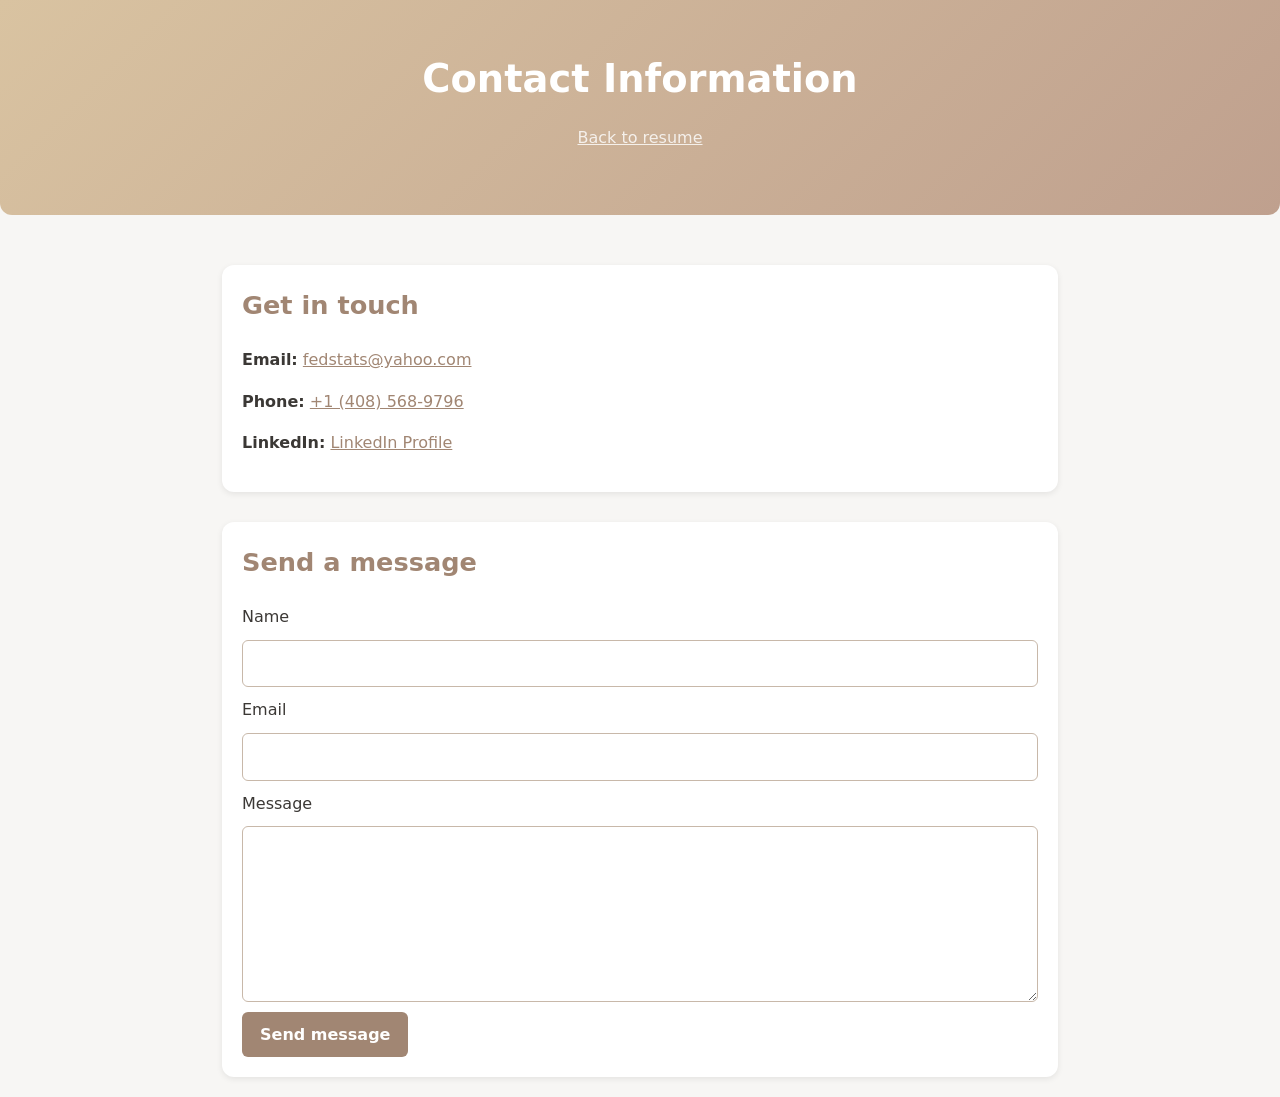
==== contact.html @ 6ff0c5d7 "addendum to maxxpotential task" ====
<!DOCTYPE html>
<html lang="en">
<head>
    <meta charset="UTF-8">
    <meta name="viewport" content="width=device-width, initial-scale=1.0">
    <title>Contact Information | Ronel Rustia</title>
    <link rel="stylesheet" href="styles.css">
</head>

<body>
    <div class="header">
        <h1>Contact Information</h1>
        <p><a href="index.html">Back to resume</a></p>
    </div>

    <main class="container">
        <section class="section">
            <h2>Get in touch</h2>
            <p><strong>Email:</strong> <a href="mailto:fedstats@yahoo.com">fedstats@yahoo.com</a></p>
            <p><strong>Phone:</strong> <a href="tel:+14085689796">+1 (408) 568‑9796</a></p>
            <p><strong>LinkedIn:</strong> <a href="https://www.linkedin.com/in/ronel-rustia-7b9348255/" target="_blank" rel="noopener noreferrer">LinkedIn Profile</a></p>
        </section>

        <section class="section">
            <h2>Send a message</h2>
            <p id="form-status" role="status" aria-live="polite" hidden>Your message has been sent. Thank you for reaching out.</p>
            <form name="contact" method="POST" action="/contact.html?success=true" data-netlify="true" netlify-honeypot="bot-field" class="contact-form">
                <input type="hidden" name="form-name" value="contact">
                <p hidden>
                    <label>Leave this field empty: <input name="bot-field"></label>
                </p>
                <label for="name">Name</label>
                <input id="name" name="name" type="text" autocomplete="name" required>

                <label for="email">Email</label>
                <input id="email" name="email" type="email" autocomplete="email" required>

                <label for="message">Message</label>
                <textarea id="message" name="message" rows="6" required></textarea>

                <button type="submit">Send message</button>
            </form>
        </section>
    </main>

    <script>
        if (new URLSearchParams(window.location.search).get("success") === "true") {
            document.getElementById("form-status").hidden = false;
        }
    </script>
</body>
</html>
---- styles.css ----
/* ==========================================================
    GLOBAL THEME VARIABLES
   ---------------------------------------------------------- */
:root {
    /* Base colours – all are warm, muted tones */
    --bg          : #f7f6f4;      /* light parchment‑white */
    --text        : #3b3835;      /* dark charcoal for legibility */
    --accent      : #a18673;      /* soft brown (header & section titles) */
    --accent-light: #c8b8a9;      /* lighter brown for links */
    --card        : #ffffff;      /* pure white cards for contrast */
    --radius      : 12px;
    --max-width   : 900px;

    /* Optional subtle gradient background (uncomment to use) */
    /*--bg-gradient: linear-gradient(135deg, #f7f6f4 0%, #e9e5d8 100%);*/
}

/* ==========================================================
   BASIC RESET & BODY
   ---------------------------------------------------------- */
*,
*::before,
*::after {
    box-sizing: border-box;
}

body {
    margin: 0;
    padding: 0;
    font-family: system-ui, sans-serif;
    background: var(--bg);            /* or use var(--bg-gradient) */
    color: var(--text);
    line-height: 1.6;
    overflow-wrap: break-word;
}

/* ==========================================================
   CONTAINER
   ---------------------------------------------------------- */
.container {
    width: 100%;
    max-width: var(--max-width);
    margin: 0 auto;
    padding: 20px clamp(16px, 4vw, 32px);
}

/* ==========================================================
   HEADER – soft‑brown background, rounded corners
   ---------------------------------------------------------- */
.header {
    text-align: center;
    padding: clamp(28px, 6vw, 48px) 20px;
    /* subtle gradient for a touch of depth */
    background: linear-gradient(135deg, #d9c3a1, #bfa08e);
    color: white;
    border-radius: 0 0 var(--radius) var(--radius);
}

.header h1 {
    margin: 0;
    font-size: clamp(1.9rem, 5vw, 2.4rem);
    font-weight: 700;
}

.header p,
.header a {
    opacity: 0.9; /* slightly lighter text */
}

.header a {
    color: #fff;
    text-decoration: underline;
}

/* ==========================================================
   SECTION BLOCKS – soft white cards with subtle shadow
   ---------------------------------------------------------- */
.section {
    min-width: 0;
    background: var(--card);
    padding: 20px;
    margin-top: clamp(18px, 4vw, 30px);
    border-radius: var(--radius);
    box-shadow: 0 2px 6px rgba(0,0,0,0.08); /* light drop‑shadow */
}

.section h2 {
    margin-top: 0;
    color: var(--accent);          /* soft brown titles */
    font-size: 1.6rem;
}

a {
    color: var(--accent);
}

.contact-link {
    margin: 24px 0;
    text-align: center;
}

.contact-form {
    display: grid;
    gap: 10px;
}

.contact-form input,
.contact-form textarea {
    width: 100%;
    padding: 10px 12px;
    border: 1px solid var(--accent-light);
    border-radius: 6px;
    color: var(--text);
    font: inherit;
}

.contact-form textarea {
    resize: vertical;
}

.contact-form button {
    justify-self: start;
    padding: 10px 18px;
    border: 0;
    border-radius: 6px;
    background: var(--accent);
    color: white;
    cursor: pointer;
    font: inherit;
    font-weight: 600;
}

.contact-form button:hover {
    background: #806654;
}

/* ==========================================================
   LISTS
   ---------------------------------------------------------- */
ul, ol { padding-left: 20px; }

/* ==========================================================
   PROJECT GRID & CARD STYLES
   ---------------------------------------------------------- */
#projects {
    display: grid;
    grid-template-columns: repeat(auto-fit, minmax(min(100%, 260px), 1fr));
    gap: 20px;
    margin-top: 20px;
}

.project-card {
    min-width: 0;
    background: var(--card);
    padding: 16px;
    border-radius: var(--radius);
    box-shadow: 0 2px 6px rgba(0,0,0,0.08);
    transition: transform 0.15s ease, box-shadow 0.15s ease;
}

.project-card:hover {
    transform: translateY(-4px);
    /* gentle lift‑shadow on hover */
    box-shadow: 0 4px 12px rgba(0,0,0,0.10);
}

.project-card h3 {
    margin-top: 0;
    color: var(--accent);          /* same soft brown as section titles */
}

.project-card a {
    color: var(--accent-light);     /* lighter brown for links */
    font-weight: bold;
    overflow-wrap: anywhere;
}

/* ==========================================================
   MOBILE ADJUSTMENTS
   ---------------------------------------------------------- */
@media (max-width: 600px) {
    .header {
        padding-right: 16px;
        padding-left: 16px;
    }

    .container {
        padding: 4px 14px 20px;
    }

    .section {
        padding: 16px;
    }

    .section h2 {
        font-size: 1.35rem;
    }

    #projects {
        gap: 14px;
        margin-top: 16px;
    }

    .project-card:hover {
        transform: none;
    }
}

@media (prefers-reduced-motion: reduce) {
    .project-card {
        transition: none;
    }
}
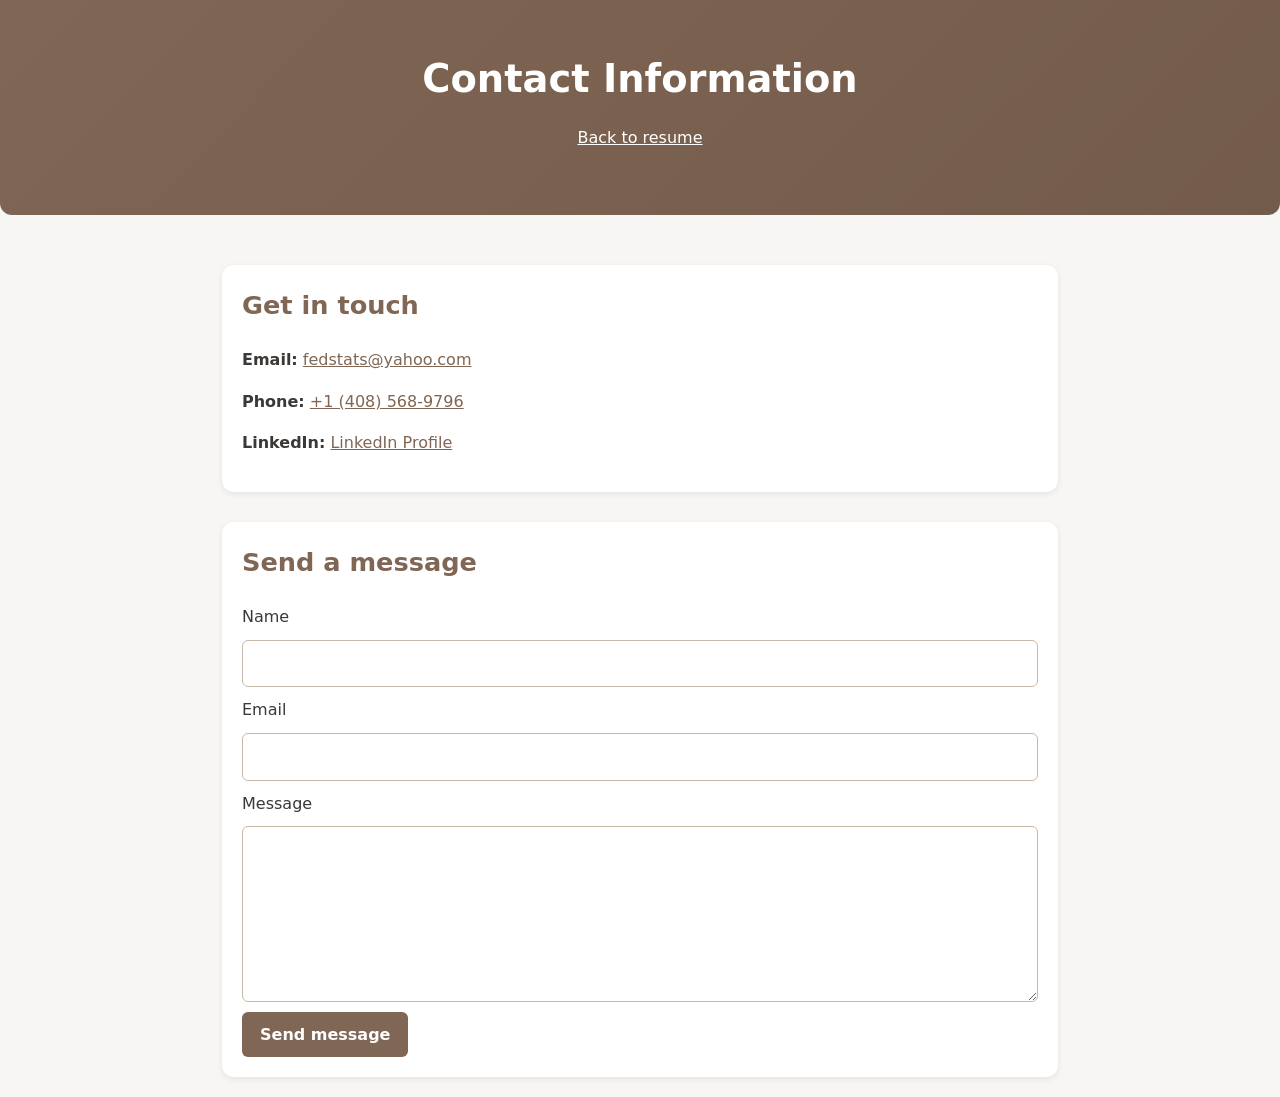
==== commit 88b31107: "added accessability, metadata seo" ====
--- a/contact.html
+++ b/contact.html
@@ -4,16 +4,21 @@
     <meta charset="UTF-8">
     <meta name="viewport" content="width=device-width, initial-scale=1.0">
     <title>Contact Information | Ronel Rustia</title>
+    <meta name="description" content="Contact Ronel Rustia by email, phone, LinkedIn, or send a message using the contact form.">
+    <meta property="og:type" content="website">
+    <meta property="og:title" content="Contact Information | Ronel Rustia">
+    <meta property="og:description" content="Get in touch with Ronel Rustia by email, phone, LinkedIn, or contact form.">
     <link rel="stylesheet" href="styles.css">
 </head>
 
 <body>
-    <div class="header">
+    <a class="skip-link" href="#main-content">Skip to main content</a>
+    <header class="header">
         <h1>Contact Information</h1>
         <p><a href="index.html">Back to resume</a></p>
-    </div>
+    </header>
 
-    <main class="container">
+    <main class="container" id="main-content">
         <section class="section">
             <h2>Get in touch</h2>
             <p><strong>Email:</strong> <a href="mailto:fedstats@yahoo.com">fedstats@yahoo.com</a></p>
--- a/styles.css
+++ b/styles.css
@@ -5,7 +5,7 @@
     /* Base colours – all are warm, muted tones */
     --bg          : #f7f6f4;      /* light parchment‑white */
     --text        : #3b3835;      /* dark charcoal for legibility */
-    --accent      : #a18673;      /* soft brown (header & section titles) */
+    --accent      : #806654;      /* brown for links, buttons, and section titles */
     --accent-light: #c8b8a9;      /* lighter brown for links */
     --card        : #ffffff;      /* pure white cards for contrast */
     --radius      : 12px;
@@ -51,7 +51,7 @@
     text-align: center;
     padding: clamp(28px, 6vw, 48px) 20px;
     /* subtle gradient for a touch of depth */
-    background: linear-gradient(135deg, #d9c3a1, #bfa08e);
+    background: linear-gradient(135deg, #806654, #735b4b);
     color: white;
     border-radius: 0 0 var(--radius) var(--radius);
 }
@@ -62,14 +62,25 @@
     font-weight: 700;
 }
 
-.header p,
-.header a {
-    opacity: 0.9; /* slightly lighter text */
-}
-
 .header a {
     color: #fff;
     text-decoration: underline;
+}
+
+.skip-link {
+    position: absolute;
+    top: 8px;
+    left: 8px;
+    z-index: 1;
+    padding: 8px 12px;
+    transform: translateY(-150%);
+    border-radius: 6px;
+    background: #fff;
+    color: var(--text);
+}
+
+.skip-link:focus {
+    transform: translateY(0);
 }
 
 /* ==========================================================
@@ -92,6 +103,18 @@
 
 a {
     color: var(--accent);
+}
+
+a:hover {
+    text-decoration-thickness: 2px;
+}
+
+a:focus-visible,
+button:focus-visible,
+input:focus-visible,
+textarea:focus-visible {
+    outline: 3px solid #4d392b;
+    outline-offset: 3px;
 }
 
 .contact-link {
@@ -170,7 +193,7 @@
 }
 
 .project-card a {
-    color: var(--accent-light);     /* lighter brown for links */
+    color: var(--accent);
     font-weight: bold;
     overflow-wrap: anywhere;
 }
